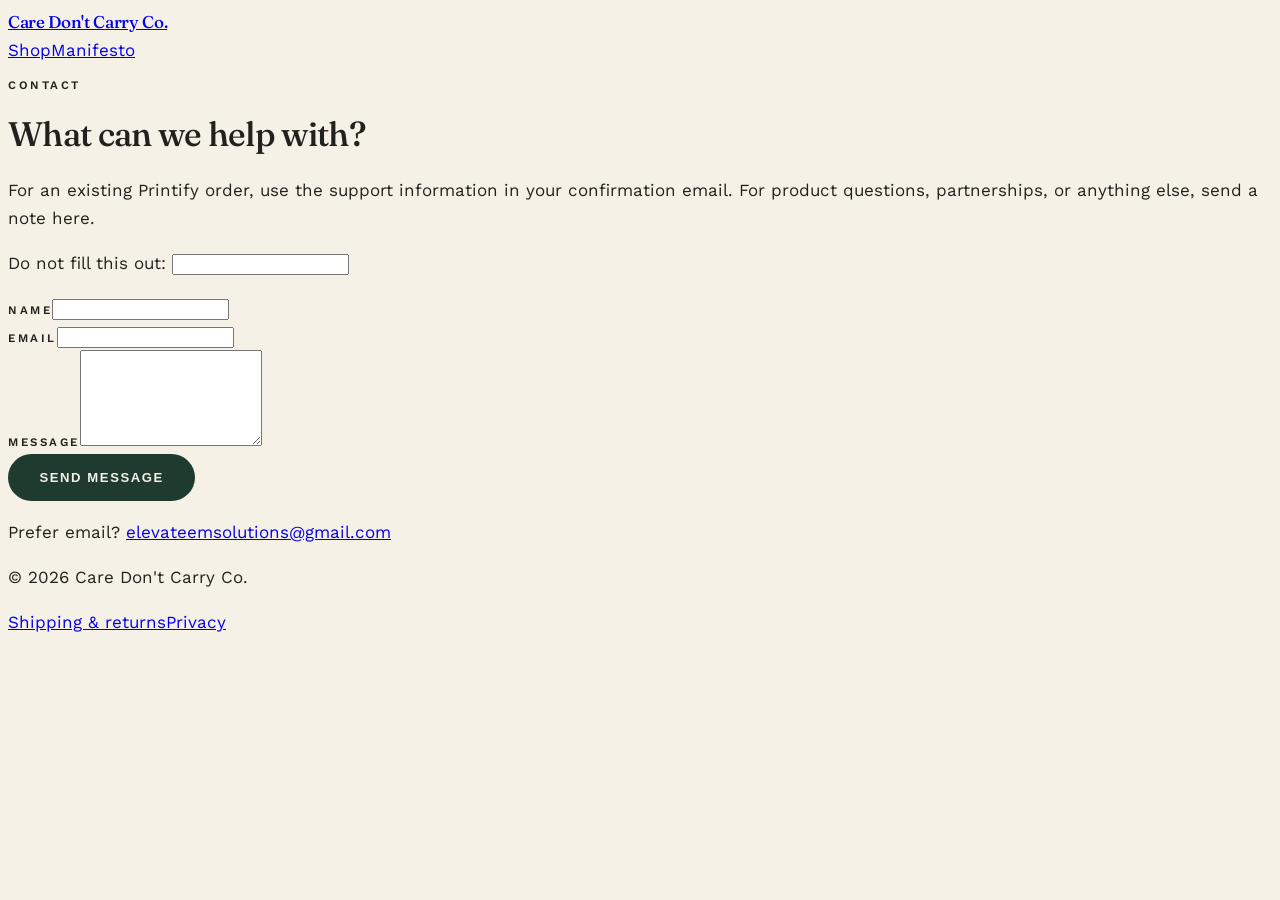
==== contact/index.html @ a4e02c53 "Fix complete website deployment" ====
<!doctype html>
<html lang="en">
<head>
  <meta charset="utf-8">
  <meta name="viewport" content="width=device-width, initial-scale=1">
  <title>Contact — Care Don't Carry Co.</title>
  <meta name="description" content="Contact Care Don't Carry Co. about products, orders, collaborations, or the reminder list.">
  <link rel="stylesheet" href="/assets/theme.css">
  <script src="https://cdn.moda.app/runtime-libs/tailwind-browser-4.1.13-index.global.min.js"></script>
</head>
<body>
  <header class="border-b border-black/10 bg-[var(--cream)]">
    <div class="max-w-[1000px] mx-auto px-6 h-[72px] flex items-center justify-between">
      <a href="/" class="display text-[1.1rem]">Care Don't Carry Co.</a>
      <nav class="flex gap-6 text-[0.88rem]"><a href="/shop" class="nav-link">Shop</a><a href="/manifesto" class="nav-link">Manifesto</a></nav>
    </div>
  </header>
  <main class="py-20 sm:py-28">
    <div class="max-w-[760px] mx-auto px-6">
      <p class="eyebrow text-[var(--ink-muted)] mb-5">Contact</p>
      <h1 class="text-[2.5rem] sm:text-[3.5rem]">What can we help with?</h1>
      <p class="mt-5 text-[var(--ink-muted)]">For an existing Printify order, use the support information in your confirmation email. For product questions, partnerships, or anything else, send a note here.</p>
      <form name="contact" method="POST" data-netlify="true" netlify-honeypot="bot-field" action="/contact/?sent=true" class="mt-10 space-y-5">
        <input type="hidden" name="form-name" value="contact">
        <p class="hidden"><label>Do not fill this out: <input name="bot-field"></label></p>
        <div><label for="name" class="eyebrow block mb-2">Name</label><input id="name" name="name" type="text" autocomplete="name" required class="w-full rounded-xl border border-black/15 bg-white px-4 py-3"></div>
        <div><label for="contact-email" class="eyebrow block mb-2">Email</label><input id="contact-email" name="email" type="email" autocomplete="email" required class="w-full rounded-xl border border-black/15 bg-white px-4 py-3"></div>
        <div><label for="message" class="eyebrow block mb-2">Message</label><textarea id="message" name="message" rows="6" required class="w-full rounded-xl border border-black/15 bg-white px-4 py-3"></textarea></div>
        <button type="submit" class="btn btn-solid">Send message</button>
      </form>
      <p class="mt-7 text-[0.9rem] text-[var(--ink-muted)]">Prefer email? <a class="underline" href="mailto:elevateemsolutions@gmail.com?subject=Care%20Don't%20Carry%20Co.">elevateemsolutions@gmail.com</a></p>
    </div>
  </main>
  <footer class="bg-[var(--charcoal)] text-[var(--cream)]/70 py-10"><div class="max-w-[1000px] mx-auto px-6 flex flex-wrap gap-6 justify-between"><p>© 2026 Care Don't Carry Co.</p><nav class="flex gap-5"><a href="/shipping-returns">Shipping &amp; returns</a><a href="/privacy">Privacy</a></nav></div></footer>
  <script src="/assets/main.js"></script>
</body>
</html>
---- assets/theme.css ----
@import url('https://fonts.googleapis.com/css2?family=Fraunces:ital,opsz,wght@0,9..144,300..900;1,9..144,300..900&family=Work+Sans:ital,wght@0,300..700;1,300..600&display=swap');

:root {
  --cream: #F6F1E7;
  --cream-deep: #EDE5D6;
  --forest: #1F3A2E;
  --forest-soft: #2C4E3E;
  --charcoal: #23211E;
  --sage: #A8B5A0;
  --sage-deep: #7E8F77;
  --gold: #B08A45;
  --clay: #B0644A;
  --ink-muted: #5D5A52;
}

html { scroll-behavior: smooth; }

body {
  background: var(--cream);
  color: var(--charcoal);
  font-family: "Work Sans", system-ui, sans-serif;
  font-size: 17px;
  line-height: 1.65;
  -webkit-font-smoothing: antialiased;
}

h1, h2, h3, .display {
  font-family: "Fraunces", Georgia, serif;
  font-weight: 500;
  letter-spacing: -0.02em;
  line-height: 1.04;
}

.eyebrow {
  font-family: "Work Sans", sans-serif;
  font-size: 0.72rem;
  font-weight: 600;
  letter-spacing: 0.22em;
  text-transform: uppercase;
}

.btn {
  display: inline-flex;
  align-items: center;
  justify-content: center;
  padding: 0.95rem 1.9rem;
  border-radius: 999px;
  font-size: 0.82rem;
  font-weight: 600;
  letter-spacing: 0.12em;
  text-transform: uppercase;
  transition: all .35s cubic-bezier(.2,.7,.3,1);
  border: 1px solid transparent;
}
.btn-solid { background: var(--forest); color: var(--cream); }
.btn-solid:hover { background: var(--charcoal); transform: translateY(-2px); }
.btn-outline { border-color: currentColor; }
.btn-outline:hover { background: currentColor; transform: translateY(-2px); }
.btn-outline:hover span { color: var(--cream); }
.btn-cream { background: var(--cream); color: var(--forest); }
.btn-cream:hover { background: #fff; transform: translateY(-2px); }

.rule { height: 1px; background: rgba(35,33,30,.14); }

.card-img { overflow: hidden; }
.card-img img { transition: transform 1.1s cubic-bezier(.2,.7,.3,1); }
.group:hover .card-img img { transform: scale(1.05); }

.reveal { opacity: 0; transform: translateY(22px); transition: opacity .9s ease, transform .9s cubic-bezier(.2,.7,.3,1); }
.reveal.in { opacity: 1; transform: none; }

@media (prefers-reduced-motion: reduce) {
  .reveal { opacity: 1; transform: none; transition: none; }
  html { scroll-behavior: auto; }
}

.marquee-track { display: flex; width: max-content; animation: slide 38s linear infinite; }
@keyframes slide { to { transform: translateX(-50%); } }
@media (prefers-reduced-motion: reduce) { .marquee-track { animation: none; } }

.nav-link { position: relative; }
.nav-link::after {
  content: ""; position: absolute; left: 0; bottom: -3px; height: 1px; width: 0;
  background: currentColor; transition: width .35s ease;
}
.nav-link:hover::after { width: 100%; }

/* --- whimsy layer --- */
:root { --sun: #E2A93B; --sky: #8FB4CE; --blush: #DFA08C; }

.wiggle { display: inline-block; }
.group:hover .wiggle, a:hover > .wiggle { animation: wiggle .6s ease both; }
@keyframes wiggle {
  0%,100% { transform: rotate(0deg); }
  25% { transform: rotate(-4deg) translateY(-2px); }
  60% { transform: rotate(3deg); }
}

.tilt { transform: rotate(-1.6deg); }
.tilt-r { transform: rotate(1.4deg); }

.tag {
  display: inline-flex; align-items: center; gap: .45rem;
  font-family: "Work Sans", sans-serif; font-size: .68rem; font-weight: 600;
  letter-spacing: .14em; text-transform: uppercase;
  padding: .35rem .75rem; border-radius: 999px;
  border: 1px dashed rgba(35,33,30,.28);
}
.tag-sun { background: var(--sun); color: #2A2313; border-style: solid; border-color: transparent; }

.squiggle {
  background-image: url("data:image/svg+xml,%3Csvg xmlns='http://www.w3.org/2000/svg' width='120' height='10' viewBox='0 0 120 10'%3E%3Cpath d='M0 6 Q15 0 30 6 T60 6 T90 6 T120 6' fill='none' stroke='%23E2A93B' stroke-width='3' stroke-linecap='round'/%3E%3C/svg%3E");
  background-repeat: repeat-x; background-position: 0 100%; background-size: 120px 8px;
  padding-bottom: .35rem;
}

.sticker {
  display: inline-grid; place-items: center; text-align: center;
  width: 118px; height: 118px; border-radius: 999px;
  background: var(--sun); color: #2A2313;
  font-family: "Fraunces", Georgia, serif; font-size: .95rem; line-height: 1.15;
  padding: .75rem; transform: rotate(-9deg);
  box-shadow: 0 10px 24px rgba(0,0,0,.14);
  animation: bob 4.5s ease-in-out infinite;
}
@keyframes bob { 0%,100% { transform: rotate(-9deg) translateY(0); } 50% { transform: rotate(-6deg) translateY(-7px); } }
@media (prefers-reduced-motion: reduce) { .sticker { animation: none; } }

.card-img { border-radius: 18px; }
.btn:hover { letter-spacing: .14em; }
.note { font-family: "Fraunces", Georgia, serif; font-style: italic; color: var(--ink-muted); }
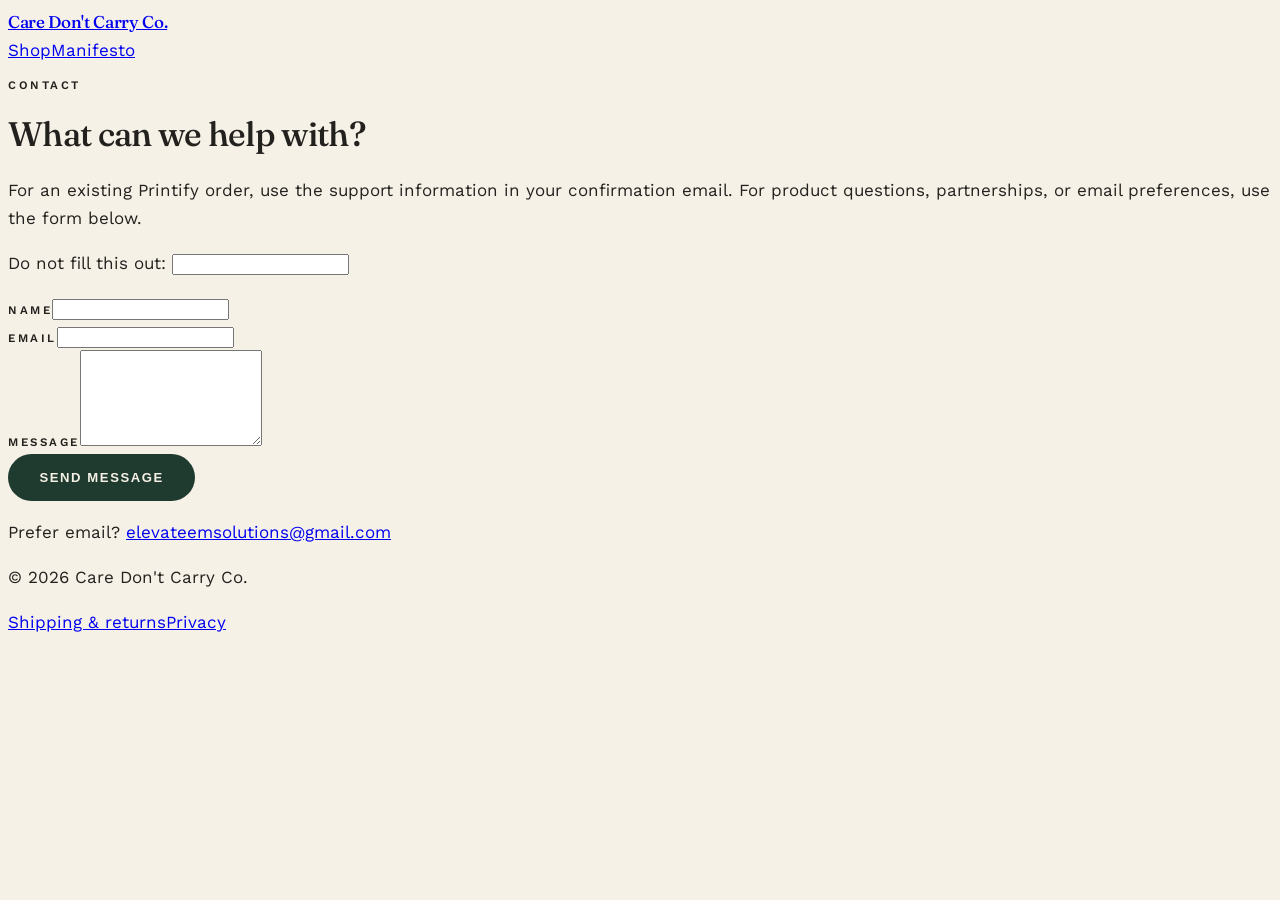
==== commit 54593d30: "Add files via upload" ====
--- a/contact/index.html
+++ b/contact/index.html
@@ -4,7 +4,7 @@
   <meta charset="utf-8">
   <meta name="viewport" content="width=device-width, initial-scale=1">
   <title>Contact — Care Don't Carry Co.</title>
-  <meta name="description" content="Contact Care Don't Carry Co. about products, orders, collaborations, or the reminder list.">
+  <meta name="description" content="Contact Care Don't Carry Co. about products, orders, collaborations, or shop updates.">
   <link rel="stylesheet" href="/assets/theme.css">
   <script src="https://cdn.moda.app/runtime-libs/tailwind-browser-4.1.13-index.global.min.js"></script>
 </head>
@@ -19,7 +19,7 @@
     <div class="max-w-[760px] mx-auto px-6">
       <p class="eyebrow text-[var(--ink-muted)] mb-5">Contact</p>
       <h1 class="text-[2.5rem] sm:text-[3.5rem]">What can we help with?</h1>
-      <p class="mt-5 text-[var(--ink-muted)]">For an existing Printify order, use the support information in your confirmation email. For product questions, partnerships, or anything else, send a note here.</p>
+      <p class="mt-5 text-[var(--ink-muted)]">For an existing Printify order, use the support information in your confirmation email. For product questions, partnerships, or email preferences, use the form below.</p>
       <form name="contact" method="POST" data-netlify="true" netlify-honeypot="bot-field" action="/contact/?sent=true" class="mt-10 space-y-5">
         <input type="hidden" name="form-name" value="contact">
         <p class="hidden"><label>Do not fill this out: <input name="bot-field"></label></p>
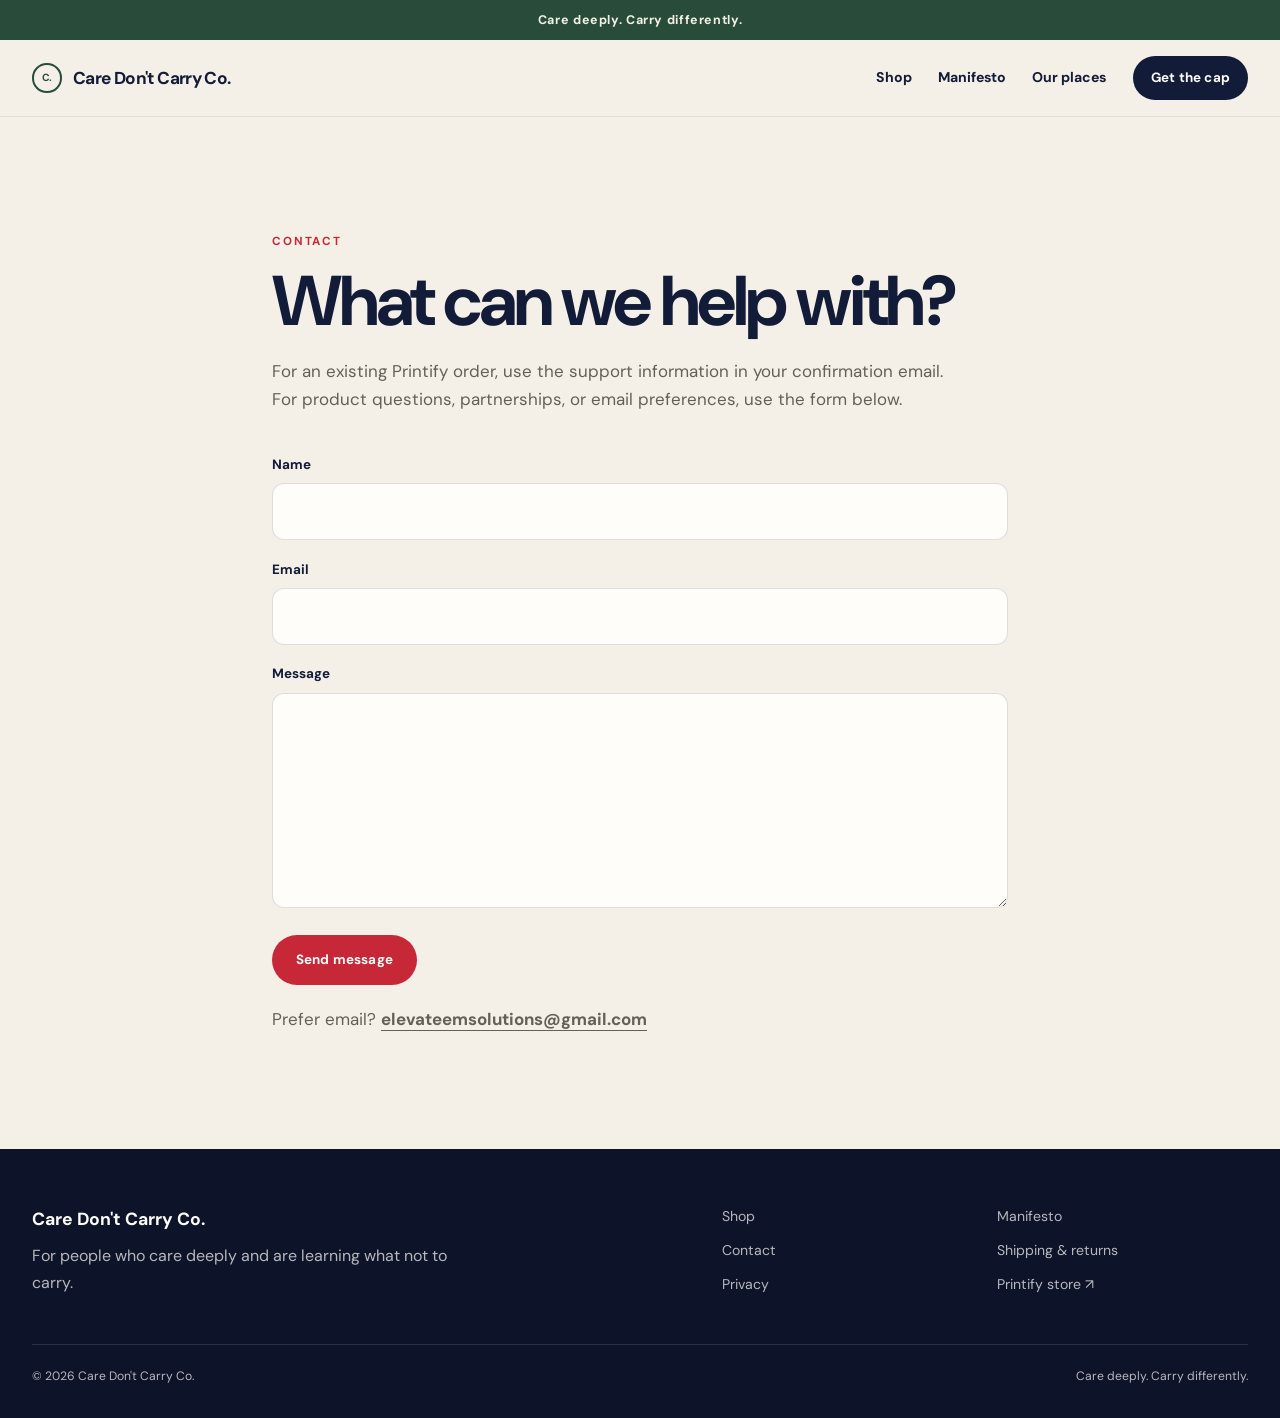
==== commit 77dbb4d2: "Edits X2" ====
--- a/contact/index.html
+++ b/contact/index.html
@@ -4,34 +4,48 @@
   <meta charset="utf-8">
   <meta name="viewport" content="width=device-width, initial-scale=1">
   <title>Contact — Care Don't Carry Co.</title>
-  <meta name="description" content="Contact Care Don't Carry Co. about products, orders, collaborations, or shop updates.">
+  <meta name="description" content="Contact Care Don't Carry Co. about products, orders, partnerships, or shop updates.">
+  <link rel="canonical" href="https://caredontcarryco.com/contact/">
+  <meta name="theme-color" content="#121b38">
+  <link rel="icon" href="/favicon.svg" type="image/svg+xml">
   <link rel="stylesheet" href="/assets/theme.css">
-  <script src="https://cdn.moda.app/runtime-libs/tailwind-browser-4.1.13-index.global.min.js"></script>
+  <script>document.documentElement.classList.add("js");</script>
+  <script defer src="/assets/site-config.js"></script>
+  <script defer src="/assets/main.js"></script>
 </head>
 <body>
-  <header class="border-b border-black/10 bg-[var(--cream)]">
-    <div class="max-w-[1000px] mx-auto px-6 h-[72px] flex items-center justify-between">
-      <a href="/" class="display text-[1.1rem]">Care Don't Carry Co.</a>
-      <nav class="flex gap-6 text-[0.88rem]"><a href="/shop" class="nav-link">Shop</a><a href="/manifesto" class="nav-link">Manifesto</a></nav>
+  <a class="skip-link" href="#main">Skip to content</a>
+  <div class="announcement">Care deeply. Carry differently.</div>
+  <header class="site-header">
+    <div class="container site-header__inner">
+      <a class="brand" href="/" aria-label="Care Don't Carry Co. home"><span class="brand__mark" aria-hidden="true">C.</span><span>Care Don't Carry Co.</span></a>
+      <nav class="desktop-nav" aria-label="Main navigation"><a class="nav-link" href="/shop">Shop</a><a class="nav-link" href="/manifesto">Manifesto</a><a class="nav-link" href="/#places">Our places</a><a class="button button--navy button--small" data-product-link href="https://care-dont-carry-co.printify.me/product/31799018">Get the cap</a></nav>
+      <button class="menu-button" type="button" aria-expanded="false" aria-controls="mobile-navigation" aria-label="Open menu" data-menu-button><span></span><span></span></button>
     </div>
   </header>
-  <main class="py-20 sm:py-28">
-    <div class="max-w-[760px] mx-auto px-6">
-      <p class="eyebrow text-[var(--ink-muted)] mb-5">Contact</p>
-      <h1 class="text-[2.5rem] sm:text-[3.5rem]">What can we help with?</h1>
-      <p class="mt-5 text-[var(--ink-muted)]">For an existing Printify order, use the support information in your confirmation email. For product questions, partnerships, or email preferences, use the form below.</p>
-      <form name="contact" method="POST" data-netlify="true" netlify-honeypot="bot-field" action="/contact/?sent=true" class="mt-10 space-y-5">
+  <nav class="mobile-nav" id="mobile-navigation" aria-label="Mobile navigation" data-mobile-nav><div class="container"><a href="/shop">Shop</a><a href="/manifesto">Manifesto</a><a href="/#places">Our places</a><a href="/contact">Contact</a><a class="button button--navy" data-product-link href="https://care-dont-carry-co.printify.me/product/31799018">Get the cap</a></div></nav>
+
+  <main class="utility-main" id="main">
+    <div class="narrow">
+      <p class="eyebrow">Contact</p>
+      <h1>What can we help with?</h1>
+      <p class="utility-intro">For an existing Printify order, use the support information in your confirmation email. For product questions, partnerships, or email preferences, use the form below.</p>
+      <p class="form-success" data-contact-success hidden>Your message was sent. We’ll be in touch.</p>
+      <form class="form-grid" name="contact" method="POST" data-netlify="true" netlify-honeypot="bot-field" action="/contact/?sent=true">
         <input type="hidden" name="form-name" value="contact">
-        <p class="hidden"><label>Do not fill this out: <input name="bot-field"></label></p>
-        <div><label for="name" class="eyebrow block mb-2">Name</label><input id="name" name="name" type="text" autocomplete="name" required class="w-full rounded-xl border border-black/15 bg-white px-4 py-3"></div>
-        <div><label for="contact-email" class="eyebrow block mb-2">Email</label><input id="contact-email" name="email" type="email" autocomplete="email" required class="w-full rounded-xl border border-black/15 bg-white px-4 py-3"></div>
-        <div><label for="message" class="eyebrow block mb-2">Message</label><textarea id="message" name="message" rows="6" required class="w-full rounded-xl border border-black/15 bg-white px-4 py-3"></textarea></div>
-        <button type="submit" class="btn btn-solid">Send message</button>
+        <p hidden><label>Do not fill this out: <input name="bot-field"></label></p>
+        <div class="field"><label for="name">Name</label><input id="name" name="name" type="text" autocomplete="name" required></div>
+        <div class="field"><label for="contact-email">Email</label><input id="contact-email" name="email" type="email" autocomplete="email" required></div>
+        <div class="field"><label for="message">Message</label><textarea id="message" name="message" rows="7" required></textarea></div>
+        <div><button class="button button--primary" type="submit">Send message</button></div>
       </form>
-      <p class="mt-7 text-[0.9rem] text-[var(--ink-muted)]">Prefer email? <a class="underline" href="mailto:elevateemsolutions@gmail.com?subject=Care%20Don't%20Carry%20Co.">elevateemsolutions@gmail.com</a></p>
+      <p class="utility-intro">Prefer email? <a class="text-link" href="mailto:elevateemsolutions@gmail.com?subject=Care%20Don't%20Carry%20Co.">elevateemsolutions@gmail.com</a></p>
     </div>
   </main>
-  <footer class="bg-[var(--charcoal)] text-[var(--cream)]/70 py-10"><div class="max-w-[1000px] mx-auto px-6 flex flex-wrap gap-6 justify-between"><p>© 2026 Care Don't Carry Co.</p><nav class="flex gap-5"><a href="/shipping-returns">Shipping &amp; returns</a><a href="/privacy">Privacy</a></nav></div></footer>
-  <script src="/assets/main.js"></script>
+
+  <footer class="site-footer">
+    <div class="container site-footer__top"><div class="site-footer__brand"><strong>Care Don't Carry Co.</strong><p>For people who care deeply and are learning what not to carry.</p></div><nav class="site-footer__links" aria-label="Footer navigation"><a href="/shop">Shop</a><a href="/manifesto">Manifesto</a><a href="/contact">Contact</a><a href="/shipping-returns">Shipping &amp; returns</a><a href="/privacy">Privacy</a><a data-store-link href="https://care-dont-carry-co.printify.me/">Printify store ↗</a></nav></div>
+    <div class="container site-footer__bottom"><span>© <span data-year>2026</span> Care Don't Carry Co.</span><span>Care deeply. Carry differently.</span></div>
+  </footer>
 </body>
 </html>
--- a/assets/theme.css
+++ b/assets/theme.css
@@ -1,131 +1,1277 @@
-@import url('https://fonts.googleapis.com/css2?family=Fraunces:ital,opsz,wght@0,9..144,300..900;1,9..144,300..900&family=Work+Sans:ital,wght@0,300..700;1,300..600&display=swap');
+@import url("https://fonts.googleapis.com/css2?family=DM+Sans:ital,opsz,wght@0,9..40,400;0,9..40,500;0,9..40,700;1,9..40,400&family=Libre+Baskerville:ital@1&display=swap");
 
 :root {
-  --cream: #F6F1E7;
-  --cream-deep: #EDE5D6;
-  --forest: #1F3A2E;
-  --forest-soft: #2C4E3E;
-  --charcoal: #23211E;
-  --sage: #A8B5A0;
-  --sage-deep: #7E8F77;
-  --gold: #B08A45;
-  --clay: #B0644A;
-  --ink-muted: #5D5A52;
-}
-
-html { scroll-behavior: smooth; }
+  --navy: #121b38;
+  --navy-soft: #1d294d;
+  --red: #c62838;
+  --gold: #e6b448;
+  --cream: #f4f0e7;
+  --cream-dark: #e9e2d5;
+  --forest: #294c3a;
+  --taupe: #8a7b6b;
+  --black: #171717;
+  --white: #fffdfa;
+  --muted: #655f58;
+  --line: rgba(18, 27, 56, 0.14);
+  --shadow: 0 24px 70px rgba(18, 27, 56, 0.14);
+  --radius: 1.25rem;
+  --max: 76rem;
+}
+
+*,
+*::before,
+*::after {
+  box-sizing: border-box;
+}
+
+html {
+  scroll-behavior: smooth;
+}
 
 body {
+  margin: 0;
   background: var(--cream);
-  color: var(--charcoal);
-  font-family: "Work Sans", system-ui, sans-serif;
-  font-size: 17px;
+  color: var(--navy);
+  font-family: "DM Sans", Arial, sans-serif;
+  font-size: 1rem;
   line-height: 1.65;
   -webkit-font-smoothing: antialiased;
 }
 
-h1, h2, h3, .display {
-  font-family: "Fraunces", Georgia, serif;
-  font-weight: 500;
-  letter-spacing: -0.02em;
-  line-height: 1.04;
-}
-
-.eyebrow {
-  font-family: "Work Sans", sans-serif;
-  font-size: 0.72rem;
-  font-weight: 600;
-  letter-spacing: 0.22em;
-  text-transform: uppercase;
-}
-
-.btn {
+body.menu-open {
+  overflow: hidden;
+}
+
+img {
+  display: block;
+  max-width: 100%;
+}
+
+a {
+  color: inherit;
+  text-decoration: none;
+}
+
+button,
+input,
+textarea {
+  font: inherit;
+}
+
+button,
+a {
+  -webkit-tap-highlight-color: transparent;
+}
+
+h1,
+h2,
+h3,
+p,
+blockquote,
+figure {
+  margin-top: 0;
+}
+
+h1,
+h2,
+h3 {
+  margin-bottom: 0;
+  font-weight: 700;
+  letter-spacing: -0.045em;
+  line-height: 0.98;
+}
+
+h1 {
+  font-size: clamp(3rem, 7.2vw, 6.9rem);
+}
+
+h2 {
+  font-size: clamp(2.25rem, 4.5vw, 4.75rem);
+}
+
+h3 {
+  font-size: clamp(1.45rem, 2.2vw, 2rem);
+  line-height: 1.08;
+}
+
+.container {
+  width: min(calc(100% - 2rem), var(--max));
+  margin-inline: auto;
+}
+
+.narrow {
+  width: min(calc(100% - 2rem), 46rem);
+  margin-inline: auto;
+}
+
+.skip-link {
+  position: fixed;
+  top: 0.75rem;
+  left: 0.75rem;
+  z-index: 200;
+  transform: translateY(-180%);
+  padding: 0.75rem 1rem;
+  background: var(--white);
+  color: var(--navy);
+  border-radius: 999px;
+}
+
+.skip-link:focus {
+  transform: translateY(0);
+}
+
+.announcement {
+  padding: 0.62rem 1rem;
+  background: var(--forest);
+  color: var(--cream);
+  text-align: center;
+  font-size: 0.78rem;
+  font-weight: 700;
+  letter-spacing: 0.05em;
+}
+
+.site-header {
+  position: sticky;
+  top: 0;
+  z-index: 100;
+  border-bottom: 1px solid rgba(18, 27, 56, 0.08);
+  background: rgba(244, 240, 231, 0.94);
+  backdrop-filter: blur(14px);
+}
+
+.site-header__inner {
+  min-height: 4.7rem;
+  display: flex;
+  align-items: center;
+  justify-content: space-between;
+  gap: 2rem;
+}
+
+.brand {
+  display: inline-flex;
+  align-items: center;
+  gap: 0.7rem;
+  font-size: clamp(0.95rem, 1.5vw, 1.08rem);
+  font-weight: 700;
+  letter-spacing: -0.035em;
+}
+
+.brand__mark {
+  width: 1.85rem;
+  height: 1.85rem;
+  display: grid;
+  place-items: center;
+  border: 2px solid var(--forest);
+  color: var(--forest);
+  border-radius: 50%;
+  font-size: 0.65rem;
+  letter-spacing: -0.03em;
+}
+
+.desktop-nav {
+  display: flex;
+  align-items: center;
+  gap: 1.65rem;
+  font-size: 0.88rem;
+  font-weight: 700;
+}
+
+.nav-link {
+  position: relative;
+}
+
+.nav-link::after {
+  content: "";
+  position: absolute;
+  left: 0;
+  right: 100%;
+  bottom: -0.3rem;
+  height: 2px;
+  background: var(--red);
+  transition: right 180ms ease;
+}
+
+.nav-link:hover::after,
+.nav-link:focus-visible::after,
+.nav-link[aria-current="page"]::after {
+  right: 0;
+}
+
+.menu-button {
+  display: none;
+  width: 2.8rem;
+  height: 2.8rem;
+  padding: 0;
+  border: 1px solid var(--line);
+  background: transparent;
+  border-radius: 50%;
+  color: var(--navy);
+  cursor: pointer;
+}
+
+.menu-button span {
+  width: 1rem;
+  height: 2px;
+  display: block;
+  margin: 0.25rem auto;
+  background: currentColor;
+  transition: transform 180ms ease;
+}
+
+.menu-button[aria-expanded="true"] span:first-child {
+  transform: translateY(3px) rotate(45deg);
+}
+
+.menu-button[aria-expanded="true"] span:last-child {
+  transform: translateY(-3px) rotate(-45deg);
+}
+
+.mobile-nav {
+  display: none;
+}
+
+.button {
+  min-height: 3.1rem;
   display: inline-flex;
   align-items: center;
   justify-content: center;
-  padding: 0.95rem 1.9rem;
+  gap: 0.55rem;
+  padding: 0.8rem 1.35rem;
+  border: 2px solid transparent;
   border-radius: 999px;
-  font-size: 0.82rem;
-  font-weight: 600;
-  letter-spacing: 0.12em;
+  font-size: 0.84rem;
+  font-weight: 700;
+  letter-spacing: 0.015em;
+  line-height: 1;
+  cursor: pointer;
+  transition: transform 180ms ease, background 180ms ease, color 180ms ease, border-color 180ms ease;
+}
+
+.button:hover,
+.button:focus-visible {
+  transform: translateY(-2px);
+}
+
+.button--primary {
+  background: var(--red);
+  color: var(--white);
+}
+
+.button--primary:hover,
+.button--primary:focus-visible {
+  background: #a91f2d;
+}
+
+.button--navy {
+  background: var(--navy);
+  color: var(--white);
+}
+
+.button--cream {
+  background: var(--cream);
+  color: var(--navy);
+}
+
+.button--outline {
+  border-color: currentColor;
+  background: transparent;
+}
+
+.button--small {
+  min-height: 2.55rem;
+  padding-inline: 1rem;
+}
+
+.eyebrow {
+  margin-bottom: 1rem;
+  color: var(--red);
+  font-size: 0.73rem;
+  font-weight: 700;
+  letter-spacing: 0.16em;
   text-transform: uppercase;
-  transition: all .35s cubic-bezier(.2,.7,.3,1);
-  border: 1px solid transparent;
-}
-.btn-solid { background: var(--forest); color: var(--cream); }
-.btn-solid:hover { background: var(--charcoal); transform: translateY(-2px); }
-.btn-outline { border-color: currentColor; }
-.btn-outline:hover { background: currentColor; transform: translateY(-2px); }
-.btn-outline:hover span { color: var(--cream); }
-.btn-cream { background: var(--cream); color: var(--forest); }
-.btn-cream:hover { background: #fff; transform: translateY(-2px); }
-
-.rule { height: 1px; background: rgba(35,33,30,.14); }
-
-.card-img { overflow: hidden; }
-.card-img img { transition: transform 1.1s cubic-bezier(.2,.7,.3,1); }
-.group:hover .card-img img { transform: scale(1.05); }
-
-.reveal { opacity: 0; transform: translateY(22px); transition: opacity .9s ease, transform .9s cubic-bezier(.2,.7,.3,1); }
-.reveal.in { opacity: 1; transform: none; }
+}
+
+.editorial {
+  font-family: "Libre Baskerville", Georgia, serif;
+  font-style: italic;
+  font-weight: 400;
+  letter-spacing: -0.025em;
+}
+
+.muted {
+  color: var(--muted);
+}
+
+.hero {
+  position: relative;
+  min-height: clamp(42rem, 83vh, 58rem);
+  display: grid;
+  align-items: center;
+  overflow: hidden;
+  background: var(--navy);
+  color: var(--white);
+}
+
+.hero__image,
+.hero__overlay {
+  position: absolute;
+  inset: 0;
+}
+
+.hero__image {
+  width: 100%;
+  height: 100%;
+  object-fit: cover;
+  object-position: 58% center;
+}
+
+.hero__overlay {
+  background:
+    linear-gradient(90deg, rgba(18, 27, 56, 0.94) 0%, rgba(18, 27, 56, 0.8) 35%, rgba(18, 27, 56, 0.12) 70%),
+    linear-gradient(0deg, rgba(18, 27, 56, 0.38) 0%, transparent 40%);
+}
+
+.hero__content {
+  position: relative;
+  z-index: 1;
+  max-width: 45rem;
+  padding-block: 7rem;
+}
+
+.hero h1 {
+  max-width: 10ch;
+}
+
+.hero .eyebrow {
+  color: var(--gold);
+}
+
+.hero__lede {
+  max-width: 38rem;
+  margin: 1.6rem 0 0;
+  color: rgba(255, 253, 250, 0.86);
+  font-size: clamp(1.05rem, 1.7vw, 1.3rem);
+}
+
+.hero__actions {
+  display: flex;
+  flex-wrap: wrap;
+  align-items: center;
+  gap: 1rem;
+  margin-top: 2rem;
+}
+
+.hero__note {
+  color: rgba(255, 253, 250, 0.72);
+  font-size: 0.85rem;
+}
+
+.section {
+  padding-block: clamp(5rem, 10vw, 9rem);
+}
+
+.section--tight {
+  padding-block: clamp(3.5rem, 7vw, 6rem);
+}
+
+.section--white {
+  background: var(--white);
+}
+
+.section--navy {
+  background: var(--navy);
+  color: var(--white);
+}
+
+.section--forest {
+  background: var(--forest);
+  color: var(--cream);
+}
+
+.section-heading {
+  max-width: 50rem;
+  margin-bottom: clamp(2.5rem, 6vw, 5rem);
+}
+
+.section-heading p:last-child {
+  max-width: 42rem;
+  margin: 1.4rem 0 0;
+  color: var(--muted);
+  font-size: 1.08rem;
+}
+
+.place-grid {
+  display: grid;
+  grid-template-columns: repeat(2, minmax(0, 1fr));
+  gap: 1.25rem;
+}
+
+.place-card {
+  min-height: 42rem;
+  position: relative;
+  display: flex;
+  align-items: flex-end;
+  overflow: hidden;
+  border-radius: var(--radius);
+  color: var(--white);
+  box-shadow: var(--shadow);
+}
+
+.place-card img,
+.place-card::after {
+  position: absolute;
+  inset: 0;
+  width: 100%;
+  height: 100%;
+}
+
+.place-card img {
+  object-fit: cover;
+  transition: transform 700ms cubic-bezier(0.2, 0.7, 0.3, 1);
+}
+
+.place-card:hover img {
+  transform: scale(1.025);
+}
+
+.place-card::after {
+  content: "";
+  background: linear-gradient(0deg, rgba(18, 27, 56, 0.9) 0%, rgba(18, 27, 56, 0.06) 68%);
+}
+
+.place-card__copy {
+  position: relative;
+  z-index: 1;
+  max-width: 31rem;
+  padding: clamp(1.5rem, 4vw, 3rem);
+}
+
+.place-card__copy .eyebrow {
+  color: var(--gold);
+}
+
+.place-card__copy p:last-child {
+  margin: 1rem 0 0;
+  color: rgba(255, 253, 250, 0.8);
+}
+
+.statement {
+  text-align: center;
+}
+
+.statement h2 {
+  max-width: 17ch;
+  margin-inline: auto;
+}
+
+.statement p {
+  max-width: 42rem;
+  margin: 1.6rem auto 0;
+  color: rgba(244, 240, 231, 0.75);
+  font-size: 1.08rem;
+}
+
+.product-grid {
+  display: grid;
+  grid-template-columns: minmax(0, 1.1fr) minmax(20rem, 0.9fr);
+  gap: clamp(2.5rem, 7vw, 6rem);
+  align-items: center;
+}
+
+.product-images {
+  display: grid;
+  grid-template-columns: 1.25fr 0.75fr;
+  gap: 0.85rem;
+}
+
+.product-images figure {
+  margin: 0;
+  overflow: hidden;
+  border-radius: var(--radius);
+  background: #ece5d9;
+}
+
+.product-images figure:first-child {
+  grid-row: span 2;
+  min-height: 42rem;
+}
+
+.product-images figure:not(:first-child) {
+  min-height: 20rem;
+}
+
+.product-images img {
+  width: 100%;
+  height: 100%;
+  object-fit: cover;
+}
+
+.product-images figure:first-child img {
+  object-position: center;
+}
+
+.product-copy__price {
+  margin: 1.35rem 0 0;
+  font-size: 1.45rem;
+  font-weight: 700;
+}
+
+.product-copy__lede {
+  margin: 1.3rem 0 0;
+  color: var(--muted);
+  font-size: 1.08rem;
+}
+
+.product-colors {
+  display: flex;
+  align-items: center;
+  gap: 0.7rem;
+  margin-top: 1.5rem;
+}
+
+.swatch {
+  width: 1.55rem;
+  height: 1.55rem;
+  border: 2px solid var(--white);
+  border-radius: 50%;
+  box-shadow: 0 0 0 1px rgba(18, 27, 56, 0.25);
+}
+
+.swatch--navy { background: linear-gradient(135deg, var(--navy) 0 52%, var(--red) 52%); }
+.swatch--forest { background: linear-gradient(135deg, #eee8dc 0 52%, var(--forest) 52%); }
+.swatch--neutral { background: linear-gradient(135deg, #c5ae8d 0 52%, #4b3b33 52%); }
+
+.product-meta {
+  margin: 1.7rem 0 0;
+  padding: 0;
+  list-style: none;
+  border-top: 1px solid var(--line);
+}
+
+.product-meta li {
+  display: flex;
+  justify-content: space-between;
+  gap: 1.5rem;
+  padding-block: 0.85rem;
+  border-bottom: 1px solid var(--line);
+  font-size: 0.92rem;
+}
+
+.product-meta span:last-child {
+  color: var(--muted);
+  text-align: right;
+}
+
+.product-copy .button {
+  width: 100%;
+  margin-top: 1.6rem;
+}
+
+.fine-print {
+  margin: 0.85rem 0 0;
+  color: var(--muted);
+  font-size: 0.78rem;
+}
+
+.collection-intro {
+  max-width: 48rem;
+  margin-top: clamp(5rem, 10vw, 9rem);
+  margin-bottom: 2.5rem;
+}
+
+.collection-intro p:last-child {
+  max-width: 40rem;
+  margin: 1.2rem 0 0;
+  color: var(--muted);
+}
+
+.collection-grid {
+  display: grid;
+  grid-template-columns: repeat(3, minmax(0, 1fr));
+  gap: 1.25rem;
+}
+
+.product-card {
+  display: flex;
+  min-width: 0;
+  flex-direction: column;
+  overflow: hidden;
+  border: 1px solid var(--line);
+  border-radius: var(--radius);
+  background: var(--cream);
+}
+
+.product-card__image {
+  position: relative;
+  aspect-ratio: 4 / 3;
+  overflow: hidden;
+  background: #ece5d9;
+}
+
+.product-card__image img {
+  width: 100%;
+  height: 100%;
+  object-fit: cover;
+  object-position: center 42%;
+  transition: transform 500ms cubic-bezier(0.2, 0.7, 0.3, 1);
+}
+
+.product-card__image--contain img {
+  object-fit: contain;
+  padding: 1rem;
+}
+
+.product-card:hover .product-card__image img {
+  transform: scale(1.025);
+}
+
+.product-card__tag {
+  position: absolute;
+  top: 0.8rem;
+  left: 0.8rem;
+  z-index: 1;
+  padding: 0.35rem 0.65rem;
+  border-radius: 999px;
+  background: rgba(255, 253, 250, 0.9);
+  color: var(--navy);
+  font-size: 0.68rem;
+  font-weight: 700;
+}
+
+.product-card__body {
+  display: flex;
+  flex: 1;
+  flex-direction: column;
+  padding: 1.35rem;
+}
+
+.product-card h3 {
+  font-size: 1.42rem;
+  line-height: 1.12;
+}
+
+.product-card__body > p {
+  margin: 0.75rem 0 0;
+  color: var(--muted);
+  font-size: 0.91rem;
+}
+
+.product-card__footer {
+  display: flex;
+  align-items: center;
+  justify-content: space-between;
+  gap: 1rem;
+  margin-top: auto;
+  padding-top: 1.4rem;
+}
+
+.product-card__price {
+  color: var(--navy) !important;
+  font-weight: 700;
+}
+
+.product-card__link {
+  color: var(--red);
+  font-size: 0.83rem;
+  font-weight: 700;
+}
+
+.collection-note {
+  margin: 1.25rem 0 0;
+  color: var(--muted);
+  font-size: 0.8rem;
+}
+
+.manifesto-preview {
+  display: grid;
+  grid-template-columns: 0.8fr 1.2fr;
+  gap: clamp(2.5rem, 8vw, 7rem);
+  align-items: start;
+}
+
+.manifesto-preview blockquote {
+  margin-bottom: 0;
+  font-size: clamp(1.75rem, 3.4vw, 3.35rem);
+  line-height: 1.3;
+}
+
+.manifesto-preview__copy p {
+  color: rgba(255, 253, 250, 0.72);
+  font-size: 1.05rem;
+}
+
+.principles {
+  display: grid;
+  grid-template-columns: repeat(3, 1fr);
+  gap: 0;
+  border-top: 1px solid var(--line);
+  border-bottom: 1px solid var(--line);
+}
+
+.principle {
+  min-height: 17rem;
+  padding: 2.2rem;
+  border-right: 1px solid var(--line);
+}
+
+.principle:last-child {
+  border-right: 0;
+}
+
+.principle__number {
+  color: var(--red);
+  font-size: 0.8rem;
+  font-weight: 700;
+}
+
+.principle h3 {
+  margin-top: 4.5rem;
+}
+
+.principle p:last-child {
+  margin: 0.85rem 0 0;
+  color: var(--muted);
+}
+
+.newsletter {
+  text-align: center;
+}
+
+.newsletter h2 {
+  max-width: 15ch;
+  margin-inline: auto;
+}
+
+.newsletter > p {
+  max-width: 38rem;
+  margin: 1.2rem auto 0;
+  color: rgba(255, 253, 250, 0.7);
+}
+
+.newsletter-form {
+  max-width: 35rem;
+  display: flex;
+  gap: 0.65rem;
+  margin: 2rem auto 0;
+}
+
+.newsletter-form input {
+  min-width: 0;
+  flex: 1;
+  min-height: 3.25rem;
+  padding: 0.75rem 1rem;
+  border: 1px solid rgba(255, 255, 255, 0.25);
+  border-radius: 999px;
+  outline: none;
+  background: rgba(255, 255, 255, 0.08);
+  color: var(--white);
+}
+
+.newsletter-form input::placeholder {
+  color: rgba(255, 255, 255, 0.55);
+}
+
+.newsletter-form input:focus {
+  border-color: var(--gold);
+}
+
+.form-success {
+  max-width: 35rem;
+  margin: 1.3rem auto 0;
+  padding: 0.85rem 1rem;
+  border: 1px solid rgba(230, 180, 72, 0.45);
+  border-radius: 0.75rem;
+  color: var(--gold);
+}
+
+[hidden] {
+  display: none !important;
+}
+
+.site-footer {
+  padding-block: 3.5rem 2rem;
+  background: #0d142a;
+  color: rgba(255, 253, 250, 0.7);
+}
+
+.site-footer__top {
+  display: grid;
+  grid-template-columns: 1.1fr 0.9fr;
+  gap: 3rem;
+  align-items: start;
+}
+
+.site-footer__brand {
+  max-width: 26rem;
+}
+
+.site-footer__brand strong {
+  display: block;
+  color: var(--white);
+  font-size: 1.1rem;
+}
+
+.site-footer__brand p {
+  margin: 0.55rem 0 0;
+}
+
+.site-footer__links {
+  display: grid;
+  grid-template-columns: repeat(2, minmax(0, 1fr));
+  gap: 0.65rem 1.5rem;
+  font-size: 0.88rem;
+}
+
+.social-links {
+  display: flex;
+  flex-wrap: wrap;
+  gap: 1rem;
+  margin-top: 1.2rem;
+  font-size: 0.86rem;
+  font-weight: 700;
+}
+
+.site-footer__bottom {
+  display: flex;
+  justify-content: space-between;
+  gap: 1rem;
+  margin-top: 3rem;
+  padding-top: 1.3rem;
+  border-top: 1px solid rgba(255, 255, 255, 0.12);
+  font-size: 0.76rem;
+}
+
+.page-hero {
+  padding-block: clamp(5rem, 10vw, 8rem);
+  background: var(--navy);
+  color: var(--white);
+}
+
+.page-hero .eyebrow {
+  color: var(--gold);
+}
+
+.page-hero h1 {
+  max-width: 12ch;
+  font-size: clamp(3rem, 7vw, 6.2rem);
+}
+
+.page-hero p:last-child {
+  max-width: 42rem;
+  margin: 1.5rem 0 0;
+  color: rgba(255, 253, 250, 0.72);
+  font-size: 1.1rem;
+}
+
+.shop-layout {
+  display: grid;
+  grid-template-columns: minmax(0, 1.1fr) minmax(20rem, 0.9fr);
+  gap: clamp(2.5rem, 7vw, 6rem);
+  align-items: start;
+}
+
+.shop-gallery {
+  display: grid;
+  gap: 1rem;
+}
+
+.shop-gallery figure {
+  margin: 0;
+  overflow: hidden;
+  border-radius: var(--radius);
+  background: var(--cream-dark);
+}
+
+.shop-gallery img {
+  width: 100%;
+  aspect-ratio: 3 / 2;
+  object-fit: cover;
+}
+
+.shop-summary {
+  position: sticky;
+  top: 7rem;
+}
+
+.shop-summary h2 {
+  font-size: clamp(2.2rem, 4vw, 3.7rem);
+}
+
+.shop-summary .editorial {
+  margin-top: 1rem;
+  color: var(--forest);
+  font-size: 1.15rem;
+}
+
+.product-notice {
+  margin-top: 1.4rem;
+  padding: 1rem;
+  border-left: 3px solid var(--gold);
+  background: var(--white);
+  color: var(--muted);
+  font-size: 0.88rem;
+}
+
+.details-grid {
+  display: grid;
+  grid-template-columns: repeat(3, 1fr);
+  gap: 1rem;
+}
+
+.detail-card {
+  padding: 2rem;
+  border: 1px solid var(--line);
+  border-radius: var(--radius);
+  background: var(--white);
+}
+
+.detail-card p {
+  margin: 0.8rem 0 0;
+  color: var(--muted);
+}
+
+.manifesto-hero {
+  position: relative;
+  min-height: 34rem;
+  display: grid;
+  align-items: end;
+  overflow: hidden;
+  color: var(--white);
+}
+
+.manifesto-hero img,
+.manifesto-hero::after {
+  position: absolute;
+  inset: 0;
+  width: 100%;
+  height: 100%;
+}
+
+.manifesto-hero img {
+  object-fit: cover;
+  object-position: center 45%;
+}
+
+.manifesto-hero::after {
+  content: "";
+  background: linear-gradient(0deg, rgba(18, 27, 56, 0.94), rgba(18, 27, 56, 0.1));
+}
+
+.manifesto-hero__copy {
+  position: relative;
+  z-index: 1;
+  max-width: 46rem;
+  padding-block: 5rem;
+}
+
+.manifesto-hero .eyebrow {
+  color: var(--gold);
+}
+
+.manifesto-body {
+  padding-block: clamp(5rem, 10vw, 9rem);
+}
+
+.manifesto-body p {
+  margin-bottom: 1.6rem;
+  color: #393a43;
+  font-size: clamp(1.05rem, 1.5vw, 1.18rem);
+}
+
+.manifesto-body .manifesto-pull {
+  margin-block: 3.5rem;
+  color: var(--navy);
+  font-size: clamp(1.8rem, 4vw, 3.4rem);
+  line-height: 1.28;
+}
+
+.manifesto-signoff {
+  margin-top: 3.5rem;
+  color: var(--navy) !important;
+  font-size: 1.35rem !important;
+  font-weight: 700;
+}
+
+.manifesto-signoff span {
+  display: block;
+  margin-top: 0.7rem;
+  font-family: "Libre Baskerville", Georgia, serif;
+  font-style: italic;
+  font-weight: 400;
+}
+
+.utility-main {
+  min-height: 60vh;
+  padding-block: clamp(4.5rem, 9vw, 7.5rem);
+}
+
+.utility-main h1 {
+  max-width: 15ch;
+  font-size: clamp(2.5rem, 5.5vw, 4.8rem);
+}
+
+.utility-intro {
+  max-width: 42rem;
+  margin: 1.35rem 0 0;
+  color: var(--muted);
+  font-size: 1.06rem;
+}
+
+.form-grid {
+  display: grid;
+  gap: 1.15rem;
+  margin-top: 2.5rem;
+}
+
+.field label {
+  display: block;
+  margin-bottom: 0.45rem;
+  font-size: 0.84rem;
+  font-weight: 700;
+}
+
+.field input,
+.field textarea {
+  width: 100%;
+  padding: 0.9rem 1rem;
+  border: 1px solid var(--line);
+  border-radius: 0.75rem;
+  outline: none;
+  background: var(--white);
+  color: var(--navy);
+}
+
+.field input:focus,
+.field textarea:focus {
+  border-color: var(--forest);
+  box-shadow: 0 0 0 3px rgba(41, 76, 58, 0.1);
+}
+
+.legal-sections {
+  display: grid;
+  gap: 2.3rem;
+  margin-top: 3rem;
+}
+
+.legal-sections h2 {
+  font-size: 1.5rem;
+  line-height: 1.15;
+}
+
+.legal-sections p {
+  margin: 0.8rem 0 0;
+  color: var(--muted);
+}
+
+.text-link {
+  border-bottom: 1px solid currentColor;
+  font-weight: 700;
+}
+
+.text-link:hover,
+.text-link:focus-visible {
+  color: var(--red);
+}
+
+.js .reveal {
+  opacity: 0;
+  transform: translateY(1.25rem);
+  transition: opacity 650ms ease, transform 650ms cubic-bezier(0.2, 0.7, 0.3, 1);
+}
+
+.js .reveal.is-visible {
+  opacity: 1;
+  transform: none;
+}
+
+@media (max-width: 900px) {
+  .desktop-nav {
+    display: none;
+  }
+
+  .menu-button {
+    display: block;
+  }
+
+  .mobile-nav {
+    position: fixed;
+    top: 7.15rem;
+    left: 0;
+    right: 0;
+    bottom: 0;
+    z-index: 99;
+    padding: 2rem 1rem;
+    background: var(--cream);
+  }
+
+  .mobile-nav.is-open {
+    display: block;
+  }
+
+  .mobile-nav a {
+    display: block;
+    padding: 0.85rem 0;
+    border-bottom: 1px solid var(--line);
+    font-size: 1.25rem;
+    font-weight: 700;
+  }
+
+  .mobile-nav .button {
+    margin-top: 1.25rem;
+    color: var(--white);
+    text-align: center;
+  }
+
+  .hero__image {
+    object-position: 66% center;
+  }
+
+  .hero__overlay {
+    background:
+      linear-gradient(90deg, rgba(18, 27, 56, 0.93) 0%, rgba(18, 27, 56, 0.62) 52%, rgba(18, 27, 56, 0.12) 100%),
+      linear-gradient(0deg, rgba(18, 27, 56, 0.62) 0%, transparent 55%);
+  }
+
+  .place-grid,
+  .product-grid,
+  .manifesto-preview,
+  .shop-layout,
+  .site-footer__top {
+    grid-template-columns: 1fr;
+  }
+
+  .place-card {
+    min-height: 36rem;
+  }
+
+  .product-images figure:first-child {
+    min-height: 34rem;
+  }
+
+  .shop-summary {
+    position: static;
+  }
+
+  .principles,
+  .details-grid,
+  .collection-grid {
+    grid-template-columns: 1fr;
+  }
+
+  .principle {
+    min-height: 0;
+    border-right: 0;
+    border-bottom: 1px solid var(--line);
+  }
+
+  .principle:last-child {
+    border-bottom: 0;
+  }
+
+  .principle h3 {
+    margin-top: 2rem;
+  }
+}
+
+@media (max-width: 600px) {
+  .announcement {
+    font-size: 0.72rem;
+  }
+
+  .site-header__inner {
+    min-height: 4.25rem;
+  }
+
+  .mobile-nav {
+    top: 6.55rem;
+  }
+
+  .brand__mark {
+    width: 1.7rem;
+    height: 1.7rem;
+  }
+
+  .hero {
+    min-height: 46rem;
+    align-items: end;
+  }
+
+  .hero__image {
+    object-position: 69% center;
+  }
+
+  .hero__overlay {
+    background: linear-gradient(0deg, rgba(18, 27, 56, 0.98) 0%, rgba(18, 27, 56, 0.72) 49%, rgba(18, 27, 56, 0.06) 100%);
+  }
+
+  .hero__content {
+    padding-block: 16rem 3.25rem;
+  }
+
+  .hero h1 {
+    max-width: 11ch;
+  }
+
+  .place-grid {
+    gap: 1rem;
+  }
+
+  .place-card {
+    min-height: 31rem;
+  }
+
+  .place-card:first-child img {
+    object-position: 57% center;
+  }
+
+  .product-images {
+    grid-template-columns: 1fr;
+  }
+
+  .product-images figure:first-child,
+  .product-images figure:last-child {
+    min-height: 24rem;
+  }
+
+  .product-meta li {
+    display: block;
+  }
+
+  .product-meta span:last-child {
+    display: block;
+    margin-top: 0.2rem;
+    text-align: left;
+  }
+
+  .newsletter-form {
+    display: grid;
+  }
+
+  .site-footer__bottom {
+    display: grid;
+  }
+
+  .manifesto-hero {
+    min-height: 30rem;
+  }
+}
 
 @media (prefers-reduced-motion: reduce) {
-  .reveal { opacity: 1; transform: none; transition: none; }
-  html { scroll-behavior: auto; }
-}
-
-.marquee-track { display: flex; width: max-content; animation: slide 38s linear infinite; }
-@keyframes slide { to { transform: translateX(-50%); } }
-@media (prefers-reduced-motion: reduce) { .marquee-track { animation: none; } }
-
-.nav-link { position: relative; }
-.nav-link::after {
-  content: ""; position: absolute; left: 0; bottom: -3px; height: 1px; width: 0;
-  background: currentColor; transition: width .35s ease;
-}
-.nav-link:hover::after { width: 100%; }
-
-/* --- whimsy layer --- */
-:root { --sun: #E2A93B; --sky: #8FB4CE; --blush: #DFA08C; }
-
-.wiggle { display: inline-block; }
-.group:hover .wiggle, a:hover > .wiggle { animation: wiggle .6s ease both; }
-@keyframes wiggle {
-  0%,100% { transform: rotate(0deg); }
-  25% { transform: rotate(-4deg) translateY(-2px); }
-  60% { transform: rotate(3deg); }
-}
-
-.tilt { transform: rotate(-1.6deg); }
-.tilt-r { transform: rotate(1.4deg); }
-
-.tag {
-  display: inline-flex; align-items: center; gap: .45rem;
-  font-family: "Work Sans", sans-serif; font-size: .68rem; font-weight: 600;
-  letter-spacing: .14em; text-transform: uppercase;
-  padding: .35rem .75rem; border-radius: 999px;
-  border: 1px dashed rgba(35,33,30,.28);
-}
-.tag-sun { background: var(--sun); color: #2A2313; border-style: solid; border-color: transparent; }
-
-.squiggle {
-  background-image: url("data:image/svg+xml,%3Csvg xmlns='http://www.w3.org/2000/svg' width='120' height='10' viewBox='0 0 120 10'%3E%3Cpath d='M0 6 Q15 0 30 6 T60 6 T90 6 T120 6' fill='none' stroke='%23E2A93B' stroke-width='3' stroke-linecap='round'/%3E%3C/svg%3E");
-  background-repeat: repeat-x; background-position: 0 100%; background-size: 120px 8px;
-  padding-bottom: .35rem;
-}
-
-.sticker {
-  display: inline-grid; place-items: center; text-align: center;
-  width: 118px; height: 118px; border-radius: 999px;
-  background: var(--sun); color: #2A2313;
-  font-family: "Fraunces", Georgia, serif; font-size: .95rem; line-height: 1.15;
-  padding: .75rem; transform: rotate(-9deg);
-  box-shadow: 0 10px 24px rgba(0,0,0,.14);
-  animation: bob 4.5s ease-in-out infinite;
-}
-@keyframes bob { 0%,100% { transform: rotate(-9deg) translateY(0); } 50% { transform: rotate(-6deg) translateY(-7px); } }
-@media (prefers-reduced-motion: reduce) { .sticker { animation: none; } }
-
-.card-img { border-radius: 18px; }
-.btn:hover { letter-spacing: .14em; }
-.note { font-family: "Fraunces", Georgia, serif; font-style: italic; color: var(--ink-muted); }
+  html {
+    scroll-behavior: auto;
+  }
+
+  *,
+  *::before,
+  *::after {
+    scroll-behavior: auto !important;
+    transition-duration: 0.01ms !important;
+    animation-duration: 0.01ms !important;
+    animation-iteration-count: 1 !important;
+  }
+
+  .js .reveal {
+    opacity: 1;
+    transform: none;
+  }
+}
